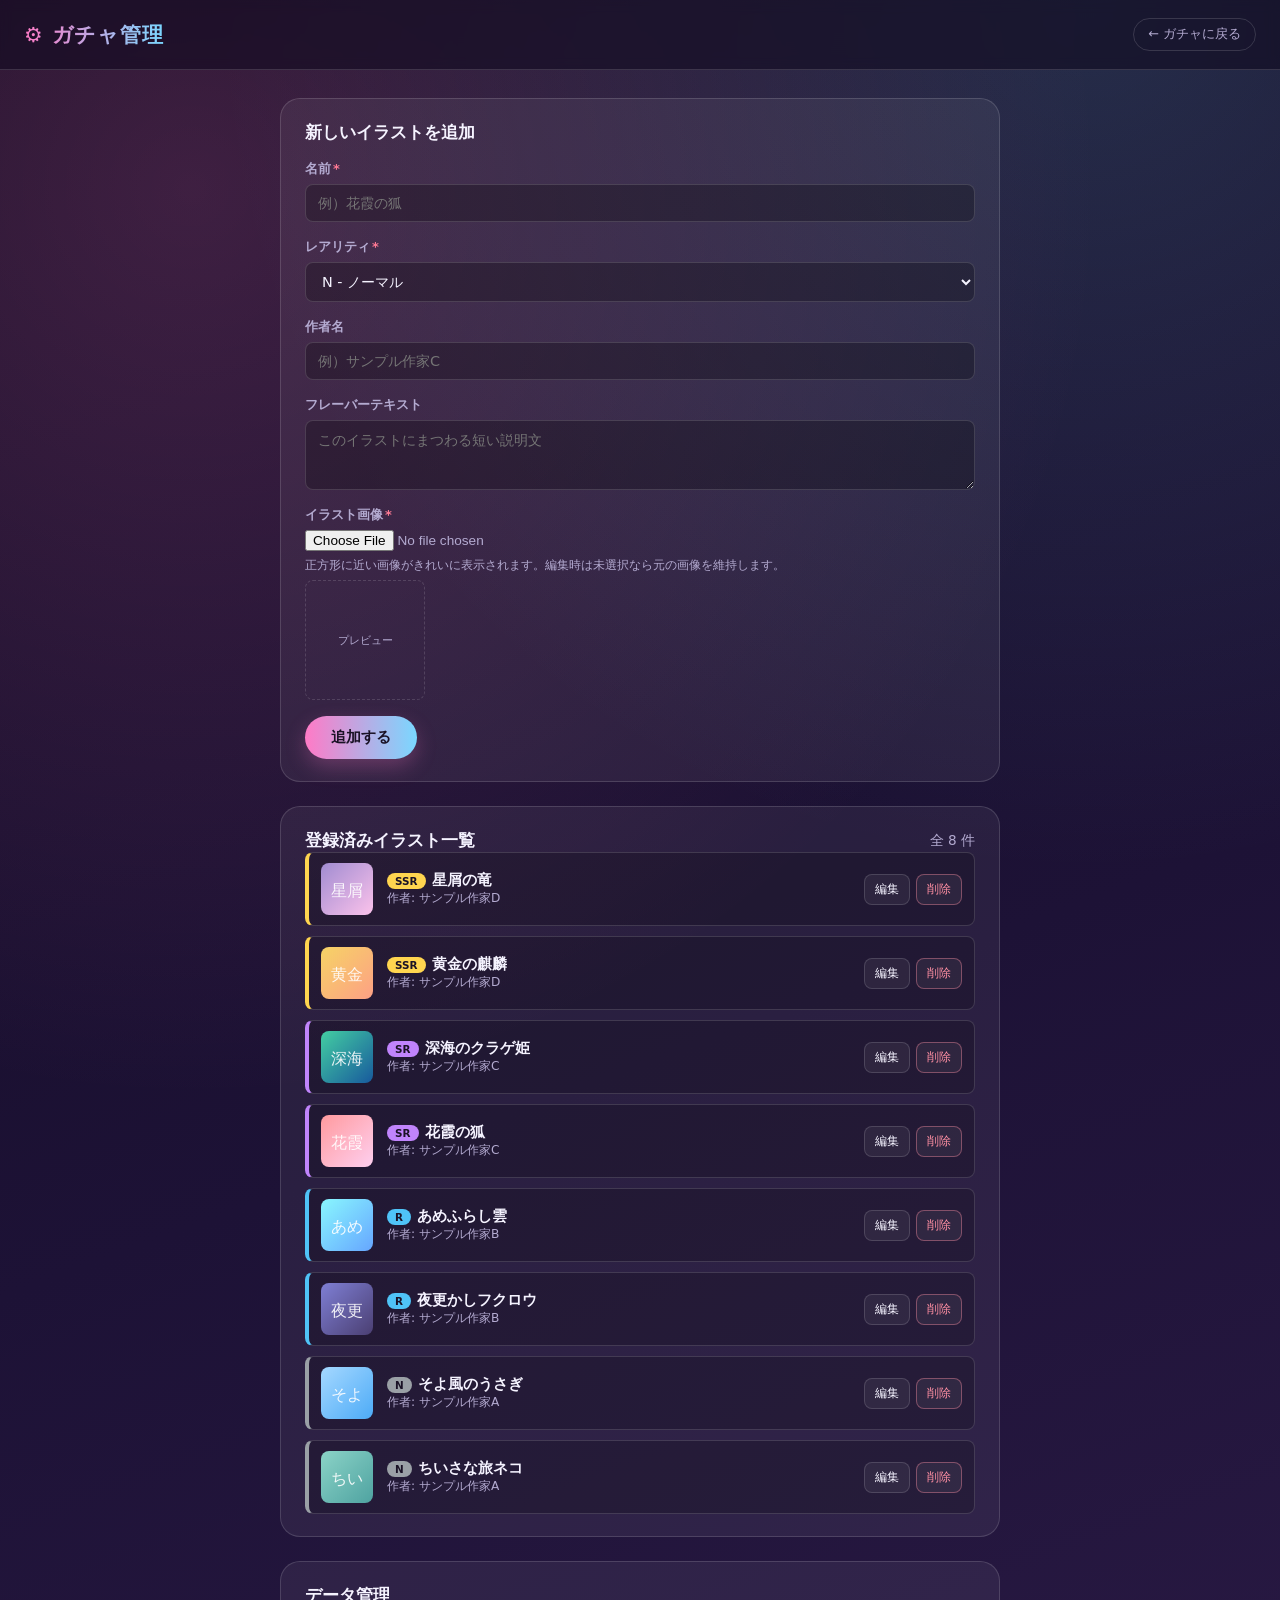
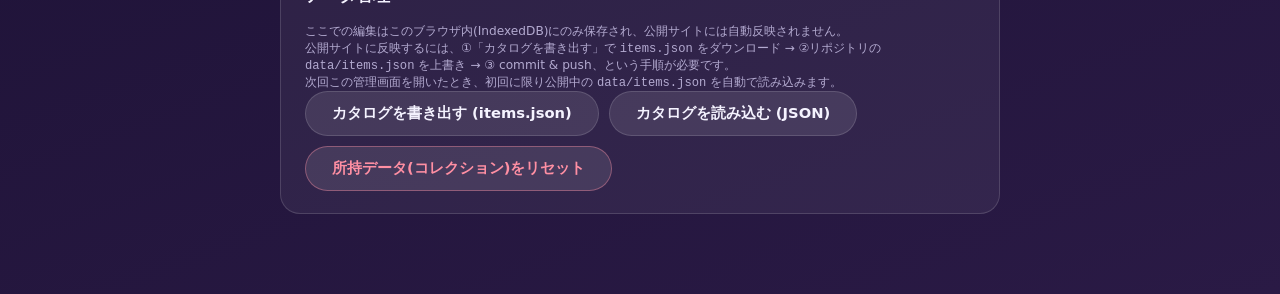
==== admin.html @ 6a805862 "initial commit" ====
<!DOCTYPE html>
<html lang="ja">
<head>
<meta charset="UTF-8">
<meta name="viewport" content="width=device-width, initial-scale=1.0">
<title>シールガチャ - 管理画面</title>
<link rel="stylesheet" href="css/style.css">
<link rel="stylesheet" href="css/admin.css">
</head>
<body>

<header class="app-header">
  <h1 class="app-title">⚙ ガチャ管理</h1>
  <nav class="app-nav">
    <a class="nav-admin-link" href="index.html">← ガチャに戻る</a>
  </nav>
</header>

<main class="admin-main">

  <section class="admin-panel">
    <h2 class="admin-heading" id="formHeading">新しいイラストを追加</h2>
    <form id="itemForm" class="item-form">
      <input type="hidden" id="itemId">

      <div class="form-row">
        <label for="fieldName">名前<span class="req">*</span></label>
        <input type="text" id="fieldName" maxlength="40" required placeholder="例）花霞の狐">
      </div>

      <div class="form-row">
        <label for="fieldRarity">レアリティ<span class="req">*</span></label>
        <select id="fieldRarity" required></select>
      </div>

      <div class="form-row">
        <label for="fieldAuthor">作者名</label>
        <input type="text" id="fieldAuthor" maxlength="40" placeholder="例）サンプル作家C">
      </div>

      <div class="form-row">
        <label for="fieldFlavor">フレーバーテキスト</label>
        <textarea id="fieldFlavor" rows="3" maxlength="200" placeholder="このイラストにまつわる短い説明文"></textarea>
      </div>

      <div class="form-row">
        <label for="fieldImage">イラスト画像<span class="req">*</span></label>
        <input type="file" id="fieldImage" accept="image/*">
        <p class="field-hint">正方形に近い画像がきれいに表示されます。編集時は未選択なら元の画像を維持します。</p>
        <div class="image-preview" id="imagePreview"></div>
      </div>

      <div class="form-actions">
        <button type="submit" class="btn" id="submitBtn">追加する</button>
        <button type="button" class="btn secondary hidden" id="cancelEditBtn">編集をキャンセル</button>
      </div>
    </form>
  </section>

  <section class="admin-panel">
    <div class="admin-panel-header">
      <h2 class="admin-heading">登録済みイラスト一覧</h2>
      <span class="item-count" id="itemCount"></span>
    </div>
    <div class="item-list" id="itemList"></div>
  </section>

  <section class="admin-panel">
    <h2 class="admin-heading">データ管理</h2>
    <p class="field-hint">
      ここでの編集はこのブラウザ内(IndexedDB)にのみ保存され、公開サイトには自動反映されません。<br>
      公開サイトに反映するには、①「カタログを書き出す」で <code>items.json</code> をダウンロード →
      ②リポジトリの <code>data/items.json</code> を上書き → ③ commit &amp; push、という手順が必要です。<br>
      次回この管理画面を開いたとき、初回に限り公開中の <code>data/items.json</code> を自動で読み込みます。
    </p>
    <div class="data-actions">
      <button class="btn secondary" id="exportBtn">カタログを書き出す (items.json)</button>
      <label class="btn secondary file-btn">
        カタログを読み込む (JSON)
        <input type="file" id="importInput" accept="application/json" hidden>
      </label>
      <button class="btn secondary danger" id="resetCollectionBtn">所持データ(コレクション)をリセット</button>
    </div>
  </section>

</main>

<script src="js/db.js"></script>
<script src="js/rarity.js"></script>
<script src="js/catalog.js"></script>
<script src="js/seedData.js"></script>
<script src="js/admin.js"></script>
</body>
</html>
---- css/style.css ----
:root {
  --bg-0: #120a20;
  --bg-1: #1d1236;
  --bg-2: #2a1a45;
  --panel: rgba(255, 255, 255, 0.06);
  --panel-strong: rgba(255, 255, 255, 0.1);
  --border: rgba(255, 255, 255, 0.14);
  --text: #f5f3ff;
  --text-dim: #b3aad0;
  --accent: #ff7ac6;
  --accent-2: #7ad7ff;

  --rarity-N: #9aa0a6;
  --rarity-R: #4fc3f7;
  --rarity-SR: #c084fc;
  --rarity-SSR: #ffd54f;

  --radius-lg: 20px;
  --radius-md: 14px;
  --radius-sm: 8px;
}

* {
  box-sizing: border-box;
}

html, body {
  margin: 0;
  padding: 0;
  min-height: 100vh;
}

body {
  font-family: 'Yu Gothic', 'Hiragino Sans', 'Segoe UI', system-ui, sans-serif;
  color: var(--text);
  background:
    radial-gradient(circle at 15% 10%, rgba(255, 122, 198, 0.18), transparent 45%),
    radial-gradient(circle at 85% 0%, rgba(122, 215, 255, 0.16), transparent 40%),
    linear-gradient(160deg, var(--bg-0), var(--bg-1) 55%, var(--bg-2));
  min-height: 100vh;
}

a {
  color: inherit;
}

button {
  font-family: inherit;
  cursor: pointer;
}

/* ---------- Header / Nav ---------- */

.app-header {
  display: flex;
  align-items: center;
  justify-content: space-between;
  padding: 18px 24px;
  border-bottom: 1px solid var(--border);
  backdrop-filter: blur(6px);
  position: sticky;
  top: 0;
  z-index: 30;
  background: rgba(18, 10, 32, 0.6);
}

.app-title {
  font-size: 1.3rem;
  font-weight: 800;
  letter-spacing: 0.04em;
  margin: 0;
  background: linear-gradient(90deg, var(--accent), var(--accent-2));
  -webkit-background-clip: text;
  background-clip: text;
  color: transparent;
}

.app-nav {
  display: flex;
  gap: 8px;
  align-items: center;
}

.nav-tab {
  border: 1px solid var(--border);
  background: var(--panel);
  color: var(--text-dim);
  padding: 8px 18px;
  border-radius: 999px;
  font-weight: 600;
  font-size: 0.9rem;
  transition: 0.15s ease;
}

.nav-tab:hover {
  color: var(--text);
  border-color: var(--accent-2);
}

.nav-tab.active {
  color: #201030;
  background: linear-gradient(90deg, var(--accent), var(--accent-2));
  border-color: transparent;
}

.nav-admin-link {
  font-size: 0.8rem;
  color: var(--text-dim);
  text-decoration: none;
  border: 1px solid var(--border);
  border-radius: 999px;
  padding: 7px 14px;
  white-space: nowrap;
}

.nav-admin-link:hover {
  color: var(--text);
  border-color: var(--accent-2);
}

main {
  max-width: 1080px;
  margin: 0 auto;
  padding: 28px 20px 80px;
}

.view {
  display: none;
}

.view.active {
  display: block;
  animation: view-fade-in 0.25s ease;
}

@keyframes view-fade-in {
  from { opacity: 0; transform: translateY(6px); }
  to { opacity: 1; transform: translateY(0); }
}

/* ---------- Gacha stage ---------- */

.gacha-stage {
  position: relative;
  min-height: 420px;
  display: flex;
  align-items: center;
  justify-content: center;
  perspective: 1400px;
}

.gacha-hint {
  text-align: center;
  color: var(--text-dim);
  margin-bottom: 18px;
  font-size: 0.9rem;
}

/* Pack */

.pack {
  position: relative;
  width: 220px;
  height: 300px;
  cursor: pointer;
  transform-style: preserve-3d;
  animation: pack-idle 2.6s ease-in-out infinite;
}

.pack.hidden {
  display: none;
}

@keyframes pack-idle {
  0%, 100% { transform: rotate(-2deg) translateY(0); }
  50% { transform: rotate(2deg) translateY(-6px); }
}

.pack-content {
  position: absolute;
  inset: 0;
  z-index: 2;
  pointer-events: none;
  transition: opacity 0.2s ease;
}

.pack.tearing .pack-content {
  opacity: 0;
}

.pack-half {
  position: absolute;
  top: 0;
  left: 0;
  width: 100%;
  height: 100%;
  border-radius: var(--radius-lg);
  background:
    repeating-linear-gradient(135deg, rgba(255,255,255,0.06) 0 10px, rgba(255,255,255,0.02) 10px 20px),
    linear-gradient(160deg, #ff7ac6, #a06bff 55%, #7ad7ff);
  box-shadow: 0 18px 40px rgba(0, 0, 0, 0.45);
  overflow: hidden;
  transition: transform 0.55s cubic-bezier(0.65, -0.15, 0.3, 1.4), opacity 0.5s ease;
}

.pack-half.pack-left {
  clip-path: polygon(0 0, 55% 0, 45% 100%, 0 100%);
}

.pack-half.pack-right {
  clip-path: polygon(55% 0, 100% 0, 100% 100%, 45% 100%);
}

.pack-star {
  position: absolute;
  inset: 0;
  display: flex;
  align-items: center;
  justify-content: center;
  font-size: 2.6rem;
  filter: drop-shadow(0 2px 6px rgba(0,0,0,0.35));
}

.pack-label {
  position: absolute;
  bottom: 20px;
  left: 0;
  right: 0;
  text-align: center;
  font-size: 0.72rem;
  letter-spacing: 0.18em;
  color: rgba(255,255,255,0.85);
  font-weight: 700;
}

.pack-shine {
  position: absolute;
  inset: -40%;
  background: linear-gradient(115deg, transparent 40%, rgba(255,255,255,0.55) 50%, transparent 60%);
  background-size: 220% 220%;
  animation: pack-shine-sweep 2.4s linear infinite;
  pointer-events: none;
}

@keyframes pack-shine-sweep {
  0% { background-position: 200% 0; }
  100% { background-position: -50% 0; }
}

.pack.tearing .pack-left {
  transform: translate(-140px, -40px) rotate(-45deg);
  opacity: 0;
}

.pack.tearing .pack-right {
  transform: translate(140px, -40px) rotate(45deg);
  opacity: 0;
}

/* Burst flash */

.burst {
  position: absolute;
  width: 40px;
  height: 40px;
  border-radius: 50%;
  background: radial-gradient(circle, #fff 0%, var(--accent-2) 35%, transparent 70%);
  opacity: 0;
  pointer-events: none;
}

.burst.play {
  animation: burst-pop 0.6s ease-out forwards;
}

@keyframes burst-pop {
  0% { opacity: 0.9; transform: scale(0.2); }
  100% { opacity: 0; transform: scale(9); }
}

/* Cards area */

.cards-area {
  position: absolute;
  inset: 0;
  display: flex;
  flex-wrap: wrap;
  align-content: center;
  justify-content: center;
  gap: 18px;
  padding: 10px;
}

.cards-area.hidden {
  display: none;
}

/* Seal card */

.seal-card {
  width: 150px;
  height: 210px;
  perspective: 1000px;
  opacity: 0;
  transform: scale(0.3);
  transition: transform 0.55s cubic-bezier(0.2, 0.9, 0.3, 1.3), opacity 0.35s ease;
}

.cards-area.single .seal-card {
  width: 220px;
  height: 308px;
}

.seal-card.enter {
  opacity: 1;
  transform: scale(1);
}

.seal-card-inner {
  position: relative;
  width: 100%;
  height: 100%;
  transform-style: preserve-3d;
  transition: transform 0.6s cubic-bezier(0.4, 0.2, 0.2, 1);
  cursor: pointer;
}

.seal-card.flipped .seal-card-inner {
  transform: rotateY(180deg);
}

.seal-card-face {
  position: absolute;
  inset: 0;
  border-radius: var(--radius-md);
  backface-visibility: hidden;
  overflow: hidden;
  display: flex;
  flex-direction: column;
  box-shadow: 0 10px 26px rgba(0, 0, 0, 0.4);
}

.seal-card-back {
  background:
    repeating-linear-gradient(45deg, rgba(255,255,255,0.08) 0 8px, rgba(255,255,255,0.02) 8px 16px),
    linear-gradient(160deg, #3a2a63, #1b1030);
  display: flex;
  align-items: center;
  justify-content: center;
  border: 1px solid var(--border);
}

.seal-card-back::after {
  content: '?';
  font-size: 2.4rem;
  color: rgba(255,255,255,0.35);
  font-weight: 800;
}

.seal-card-front {
  transform: rotateY(180deg);
  border: 2px solid var(--rc, var(--rarity-N));
  background: linear-gradient(180deg, #241839, #150c26);
}

.seal-card-image {
  flex: 1;
  background-size: cover;
  background-position: center;
  position: relative;
}

.seal-card-badge {
  position: absolute;
  top: 8px;
  left: 8px;
  font-size: 0.65rem;
  font-weight: 800;
  padding: 3px 8px;
  border-radius: 999px;
  background: var(--rc, var(--rarity-N));
  color: #1a1226;
  letter-spacing: 0.05em;
  z-index: 2;
}

.seal-card-new {
  position: absolute;
  top: 8px;
  right: 8px;
  font-size: 0.6rem;
  font-weight: 800;
  padding: 3px 7px;
  border-radius: 999px;
  background: #ff5470;
  color: #fff;
  z-index: 2;
  animation: new-pop 0.6s ease;
}

@keyframes new-pop {
  0% { transform: scale(0); }
  70% { transform: scale(1.25); }
  100% { transform: scale(1); }
}

.seal-card-name {
  font-size: 0.78rem;
  font-weight: 700;
  padding: 8px 8px 10px;
  text-align: center;
  color: var(--text);
  background: rgba(0,0,0,0.25);
}

/* rarity glow on the card frame while revealed */
.seal-card.revealed .seal-card-front {
  animation: rarity-frame-pulse 1.4s ease-out 1;
}

@keyframes rarity-frame-pulse {
  0% { box-shadow: 0 0 0 rgba(255,255,255,0); }
  35% { box-shadow: 0 0 34px 6px var(--rc, var(--rarity-N)); }
  100% { box-shadow: 0 10px 26px rgba(0,0,0,0.4); }
}

/* shine sweep, used for R and up */
.seal-card-shine {
  position: absolute;
  inset: 0;
  background: linear-gradient(115deg, transparent 35%, rgba(255,255,255,0.65) 50%, transparent 65%);
  background-size: 250% 250%;
  background-position: 200% 0;
  opacity: 0;
  pointer-events: none;
}

.seal-card.revealed.fx-soft .seal-card-shine,
.seal-card.revealed.fx-strong .seal-card-shine,
.seal-card.revealed.fx-holo .seal-card-shine {
  opacity: 1;
  animation: shine-sweep 1.1s ease-out 1;
}

@keyframes shine-sweep {
  0% { background-position: 200% 0; }
  100% { background-position: -50% 0; }
}

/* holo effect for SSR: animated rainbow sheen + sparkles */
.seal-card.revealed.fx-holo .seal-card-image::before {
  content: '';
  position: absolute;
  inset: 0;
  background: linear-gradient(120deg, #ff9ad5, #ffe29a, #9affe0, #9ac6ff, #d59aff);
  mix-blend-mode: overlay;
  opacity: 0.55;
  background-size: 400% 400%;
  animation: holo-shift 3.2s ease-in-out infinite;
}

@keyframes holo-shift {
  0% { background-position: 0% 50%; }
  50% { background-position: 100% 50%; }
  100% { background-position: 0% 50%; }
}

.seal-card.revealed.fx-holo::after {
  content: '✦';
  position: absolute;
  top: -6px;
  right: -6px;
  font-size: 1.1rem;
  color: var(--rarity-SSR);
  animation: sparkle-spin 2.4s linear infinite;
}

@keyframes sparkle-spin {
  0% { transform: rotate(0deg) scale(1); opacity: 0.6; }
  50% { transform: rotate(180deg) scale(1.3); opacity: 1; }
  100% { transform: rotate(360deg) scale(1); opacity: 0.6; }
}

/* ---------- Controls ---------- */

.gacha-controls {
  display: flex;
  gap: 12px;
  justify-content: center;
  margin-top: 28px;
  flex-wrap: wrap;
}

.btn {
  border: none;
  border-radius: 999px;
  padding: 12px 26px;
  font-weight: 700;
  font-size: 0.92rem;
  color: #1a1226;
  background: linear-gradient(90deg, var(--accent), var(--accent-2));
  box-shadow: 0 8px 20px rgba(255, 122, 198, 0.25);
  transition: transform 0.15s ease, opacity 0.15s ease;
}

.btn:hover {
  transform: translateY(-2px);
}

.btn:disabled {
  opacity: 0.45;
  cursor: not-allowed;
  transform: none;
}

.btn.secondary {
  background: var(--panel-strong);
  color: var(--text);
  border: 1px solid var(--border);
  box-shadow: none;
}

.btn.hidden {
  display: none;
}

/* ---------- Collection ---------- */

.collection-header {
  display: flex;
  align-items: center;
  justify-content: space-between;
  flex-wrap: wrap;
  gap: 14px;
  margin-bottom: 22px;
}

.collection-stats {
  color: var(--text-dim);
  font-size: 0.9rem;
}

.collection-stats strong {
  color: var(--text);
  font-size: 1.05rem;
}

.collection-filters {
  display: flex;
  gap: 6px;
  flex-wrap: wrap;
}

.filter-btn {
  border: 1px solid var(--border);
  background: var(--panel);
  color: var(--text-dim);
  padding: 6px 14px;
  border-radius: 999px;
  font-size: 0.78rem;
  font-weight: 700;
}

.filter-btn.active {
  color: #1a1226;
  background: linear-gradient(90deg, var(--accent), var(--accent-2));
  border-color: transparent;
}

.collection-grid {
  display: grid;
  grid-template-columns: repeat(auto-fill, minmax(130px, 1fr));
  gap: 14px;
}

.sticker-cell {
  border-radius: var(--radius-md);
  border: 2px solid var(--border);
  aspect-ratio: 3 / 4;
  overflow: hidden;
  position: relative;
  cursor: pointer;
  background: var(--panel);
  transition: transform 0.15s ease, border-color 0.15s ease;
}

.sticker-cell:hover {
  transform: translateY(-3px);
}

.sticker-cell.owned {
  border-color: var(--rc, var(--rarity-N));
}

.sticker-cell .cell-image {
  position: absolute;
  inset: 0;
  background-size: cover;
  background-position: center;
}

.sticker-cell.locked .cell-image {
  filter: brightness(0) saturate(0);
  opacity: 0.5;
}

.sticker-cell.locked::after {
  content: '？';
  position: absolute;
  inset: 0;
  display: flex;
  align-items: center;
  justify-content: center;
  font-size: 1.6rem;
  color: rgba(255,255,255,0.3);
  font-weight: 800;
}

.cell-badge {
  position: absolute;
  top: 6px;
  left: 6px;
  font-size: 0.6rem;
  font-weight: 800;
  padding: 2px 7px;
  border-radius: 999px;
  background: var(--rc, var(--rarity-N));
  color: #1a1226;
  z-index: 2;
}

.cell-count {
  position: absolute;
  bottom: 6px;
  right: 6px;
  font-size: 0.68rem;
  font-weight: 700;
  padding: 2px 7px;
  border-radius: 999px;
  background: rgba(0,0,0,0.55);
  z-index: 2;
}

.cell-name {
  position: absolute;
  bottom: 0;
  left: 0;
  right: 0;
  font-size: 0.68rem;
  padding: 5px 6px;
  text-align: center;
  background: rgba(0,0,0,0.5);
  z-index: 2;
}

/* ---------- Modal ---------- */

.modal-overlay {
  position: fixed;
  inset: 0;
  background: rgba(8, 4, 16, 0.72);
  display: flex;
  align-items: center;
  justify-content: center;
  z-index: 100;
  padding: 20px;
}

.modal-overlay.hidden {
  display: none;
}

.modal-card {
  width: 100%;
  max-width: 340px;
  background: linear-gradient(180deg, #241839, #150c26);
  border: 2px solid var(--rc, var(--rarity-N));
  border-radius: var(--radius-lg);
  overflow: hidden;
  position: relative;
  box-shadow: 0 20px 60px rgba(0,0,0,0.5);
}

.modal-close {
  position: absolute;
  top: 10px;
  right: 10px;
  border: none;
  background: rgba(0,0,0,0.4);
  color: #fff;
  width: 30px;
  height: 30px;
  border-radius: 50%;
  font-size: 1rem;
  z-index: 3;
}

.modal-image {
  width: 100%;
  aspect-ratio: 1 / 1;
  background-size: cover;
  background-position: center;
}

.modal-body {
  padding: 16px 18px 22px;
}

.modal-rarity-badge {
  display: inline-block;
  font-size: 0.7rem;
  font-weight: 800;
  padding: 3px 10px;
  border-radius: 999px;
  background: var(--rc, var(--rarity-N));
  color: #1a1226;
  margin-bottom: 8px;
}

.modal-name {
  margin: 0 0 4px;
  font-size: 1.2rem;
}

.modal-author {
  color: var(--text-dim);
  font-size: 0.82rem;
  margin: 0 0 12px;
}

.modal-flavor {
  font-size: 0.86rem;
  line-height: 1.6;
  color: var(--text);
  border-top: 1px solid var(--border);
  padding-top: 12px;
}

.modal-owned-count {
  margin-top: 12px;
  font-size: 0.78rem;
  color: var(--text-dim);
}

.empty-state {
  text-align: center;
  color: var(--text-dim);
  padding: 40px 0;
  font-size: 0.9rem;
}

@media (max-width: 480px) {
  .pack { width: 180px; height: 250px; }
  .cards-area.single .seal-card { width: 180px; height: 252px; }
  .app-header { padding: 14px 16px; }
  .app-title { font-size: 1.1rem; }
}
---- css/admin.css ----
.admin-main {
  max-width: 760px;
  margin: 0 auto;
  padding: 28px 20px 80px;
  display: flex;
  flex-direction: column;
  gap: 24px;
}

.admin-panel {
  background: var(--panel);
  border: 1px solid var(--border);
  border-radius: var(--radius-lg);
  padding: 22px 24px;
}

.admin-panel-header {
  display: flex;
  align-items: center;
  justify-content: space-between;
}

.admin-heading {
  margin: 0 0 16px;
  font-size: 1.05rem;
}

.admin-panel-header .admin-heading {
  margin-bottom: 0;
}

.item-count {
  color: var(--text-dim);
  font-size: 0.85rem;
}

.item-form {
  display: flex;
  flex-direction: column;
  gap: 16px;
}

.form-row {
  display: flex;
  flex-direction: column;
  gap: 6px;
}

.form-row label {
  font-size: 0.82rem;
  font-weight: 700;
  color: var(--text-dim);
}

.req {
  color: #ff7a95;
  margin-left: 2px;
}

.form-row input[type="text"],
.form-row select,
.form-row textarea {
  background: rgba(0,0,0,0.25);
  border: 1px solid var(--border);
  border-radius: var(--radius-sm);
  padding: 10px 12px;
  color: var(--text);
  font-size: 0.9rem;
  font-family: inherit;
  resize: vertical;
}

.form-row input[type="text"]:focus,
.form-row select:focus,
.form-row textarea:focus {
  outline: none;
  border-color: var(--accent-2);
}

.form-row input[type="file"] {
  color: var(--text-dim);
  font-size: 0.85rem;
}

.field-hint {
  color: var(--text-dim);
  font-size: 0.76rem;
  margin: 0;
}

.image-preview {
  width: 120px;
  height: 120px;
  border-radius: var(--radius-sm);
  border: 1px dashed var(--border);
  background-size: cover;
  background-position: center;
  display: flex;
  align-items: center;
  justify-content: center;
  color: var(--text-dim);
  font-size: 0.7rem;
  text-align: center;
}

.form-actions {
  display: flex;
  gap: 10px;
}

.item-list {
  display: flex;
  flex-direction: column;
  gap: 10px;
}

.item-row {
  display: flex;
  align-items: center;
  gap: 14px;
  background: rgba(0,0,0,0.2);
  border: 1px solid var(--border);
  border-left: 4px solid var(--rc, var(--rarity-N));
  border-radius: var(--radius-sm);
  padding: 10px 12px;
}

.item-row-thumb {
  width: 52px;
  height: 52px;
  border-radius: 8px;
  background-size: cover;
  background-position: center;
  flex-shrink: 0;
}

.item-row-info {
  flex: 1;
  min-width: 0;
}

.item-row-name {
  font-weight: 700;
  font-size: 0.92rem;
  white-space: nowrap;
  overflow: hidden;
  text-overflow: ellipsis;
}

.item-row-meta {
  font-size: 0.76rem;
  color: var(--text-dim);
  white-space: nowrap;
  overflow: hidden;
  text-overflow: ellipsis;
}

.item-row-badge {
  font-size: 0.65rem;
  font-weight: 800;
  padding: 2px 8px;
  border-radius: 999px;
  background: var(--rc, var(--rarity-N));
  color: #1a1226;
  margin-right: 6px;
}

.item-row-actions {
  display: flex;
  gap: 6px;
  flex-shrink: 0;
}

.icon-btn {
  border: 1px solid var(--border);
  background: rgba(255,255,255,0.06);
  color: var(--text);
  border-radius: 8px;
  padding: 6px 10px;
  font-size: 0.78rem;
}

.icon-btn.danger {
  color: #ff8fa3;
  border-color: rgba(255, 143, 163, 0.4);
}

.data-actions {
  display: flex;
  gap: 10px;
  flex-wrap: wrap;
}

.file-btn {
  display: inline-flex;
  align-items: center;
}

.btn.danger {
  color: #ff8fa3;
  border-color: rgba(255, 143, 163, 0.4);
}
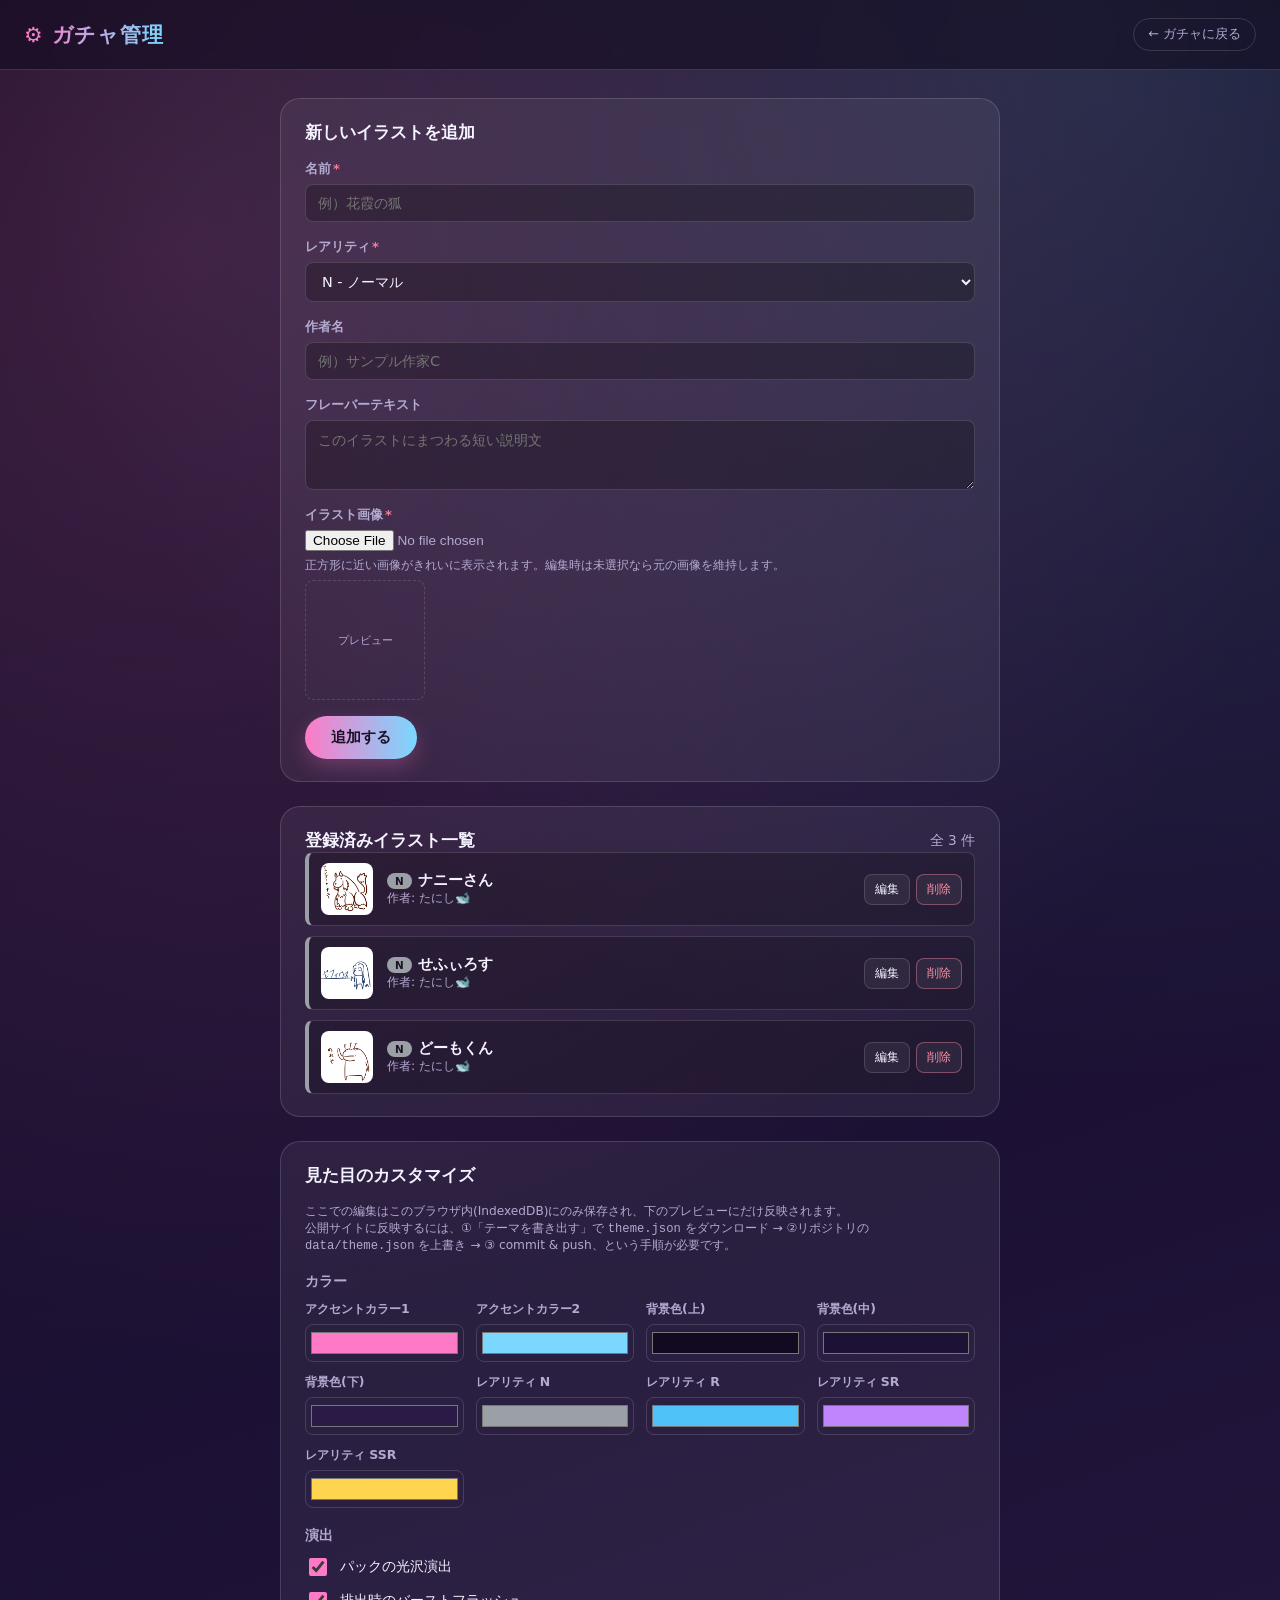
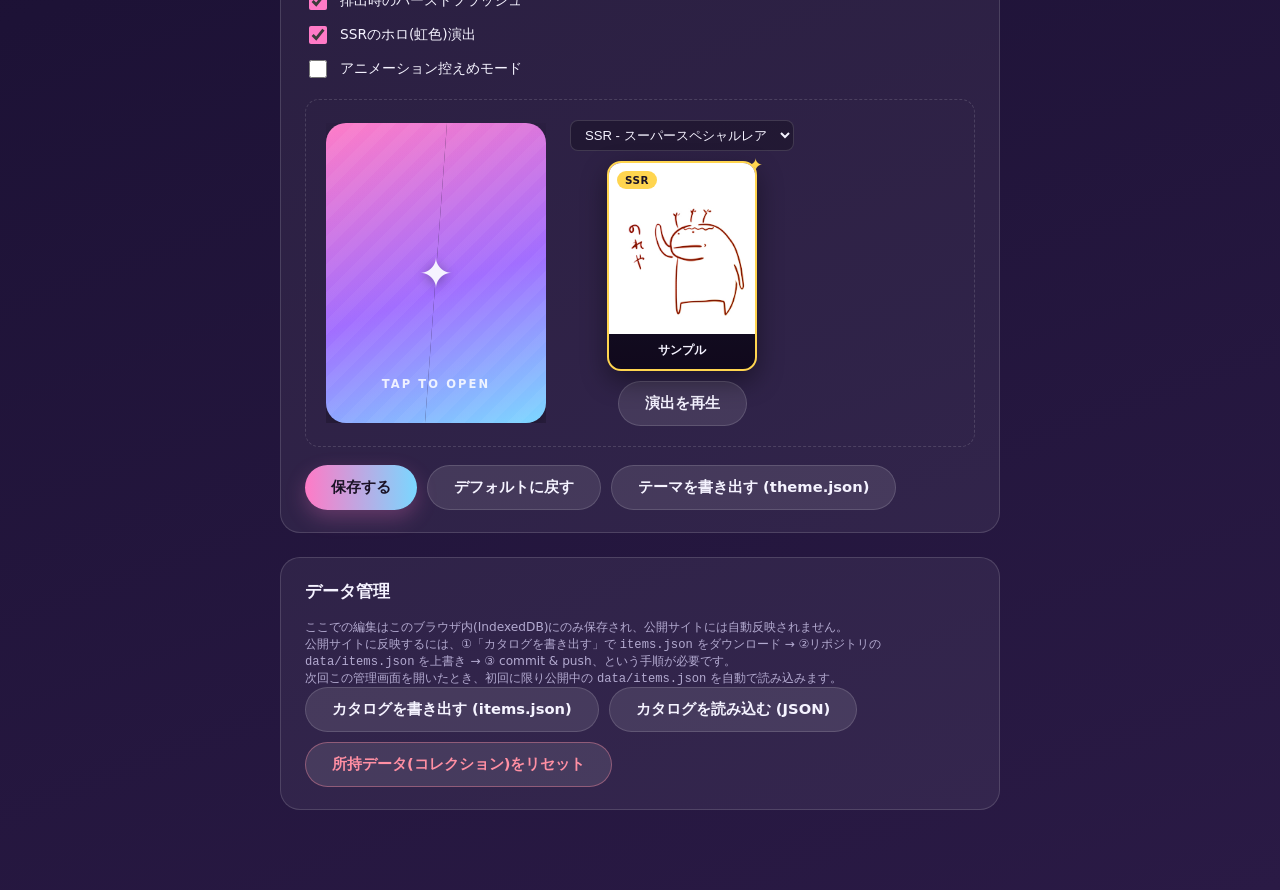
==== commit cace7c6a: "fix" ====
--- a/admin.html
+++ b/admin.html
@@ -66,6 +66,69 @@
   </section>
 
   <section class="admin-panel">
+    <h2 class="admin-heading">見た目のカスタマイズ</h2>
+    <p class="field-hint">
+      ここでの編集はこのブラウザ内(IndexedDB)にのみ保存され、下のプレビューにだけ反映されます。<br>
+      公開サイトに反映するには、①「テーマを書き出す」で <code>theme.json</code> をダウンロード →
+      ②リポジトリの <code>data/theme.json</code> を上書き → ③ commit &amp; push、という手順が必要です。
+    </p>
+
+    <h3 class="theme-subheading">カラー</h3>
+    <div class="theme-color-grid">
+      <label class="theme-color-row">アクセントカラー1<input type="color" id="themeAccent"></label>
+      <label class="theme-color-row">アクセントカラー2<input type="color" id="themeAccent2"></label>
+      <label class="theme-color-row">背景色(上)<input type="color" id="themeBg0"></label>
+      <label class="theme-color-row">背景色(中)<input type="color" id="themeBg1"></label>
+      <label class="theme-color-row">背景色(下)<input type="color" id="themeBg2"></label>
+      <label class="theme-color-row">レアリティ N<input type="color" id="themeRarityN"></label>
+      <label class="theme-color-row">レアリティ R<input type="color" id="themeRarityR"></label>
+      <label class="theme-color-row">レアリティ SR<input type="color" id="themeRaritySR"></label>
+      <label class="theme-color-row">レアリティ SSR<input type="color" id="themeRaritySSR"></label>
+    </div>
+
+    <h3 class="theme-subheading">演出</h3>
+    <div class="theme-toggle-list">
+      <label class="theme-toggle-row"><input type="checkbox" id="themeFxPackShine">パックの光沢演出</label>
+      <label class="theme-toggle-row"><input type="checkbox" id="themeFxBurst">排出時のバーストフラッシュ</label>
+      <label class="theme-toggle-row"><input type="checkbox" id="themeFxHolo">SSRのホロ(虹色)演出</label>
+      <label class="theme-toggle-row"><input type="checkbox" id="themeFxReducedMotion">アニメーション控えめモード</label>
+    </div>
+
+    <div class="theme-preview" id="themePreview">
+      <div class="pack" id="themePreviewPack">
+        <div class="pack-content">
+          <div class="pack-shine"></div>
+          <div class="pack-star">✦</div>
+          <p class="pack-label">TAP TO OPEN</p>
+        </div>
+        <div class="pack-half pack-left"></div>
+        <div class="pack-half pack-right"></div>
+      </div>
+      <div class="burst" id="themePreviewBurst"></div>
+      <div class="theme-preview-card-wrap">
+        <select id="themePreviewRarity" class="theme-preview-rarity-select"></select>
+        <div class="seal-card enter revealed flipped" id="themePreviewCard">
+          <div class="seal-card-inner">
+            <div class="seal-card-face seal-card-front">
+              <div class="seal-card-image" id="themePreviewImage">
+                <span class="seal-card-badge" id="themePreviewBadge">N</span>
+              </div>
+              <div class="seal-card-name">サンプル</div>
+            </div>
+          </div>
+        </div>
+        <button type="button" class="btn secondary" id="themePreviewPlayBtn">演出を再生</button>
+      </div>
+    </div>
+
+    <div class="form-actions theme-actions">
+      <button type="button" class="btn" id="themeSaveBtn">保存する</button>
+      <button type="button" class="btn secondary" id="themeResetBtn">デフォルトに戻す</button>
+      <button type="button" class="btn secondary" id="themeExportBtn">テーマを書き出す (theme.json)</button>
+    </div>
+  </section>
+
+  <section class="admin-panel">
     <h2 class="admin-heading">データ管理</h2>
     <p class="field-hint">
       ここでの編集はこのブラウザ内(IndexedDB)にのみ保存され、公開サイトには自動反映されません。<br>
@@ -87,6 +150,7 @@
 
 <script src="js/db.js"></script>
 <script src="js/rarity.js"></script>
+<script src="js/theme.js"></script>
 <script src="js/catalog.js"></script>
 <script src="js/seedData.js"></script>
 <script src="js/admin.js"></script>
--- a/css/style.css
+++ b/css/style.css
@@ -53,8 +53,10 @@
 
 .app-header {
   display: flex;
+  flex-wrap: wrap;
   align-items: center;
   justify-content: space-between;
+  gap: 10px;
   padding: 18px 24px;
   border-bottom: 1px solid var(--border);
   backdrop-filter: blur(6px);
@@ -69,6 +71,7 @@
   font-weight: 800;
   letter-spacing: 0.04em;
   margin: 0;
+  white-space: nowrap;
   background: linear-gradient(90deg, var(--accent), var(--accent-2));
   -webkit-background-clip: text;
   background-clip: text;
@@ -79,6 +82,7 @@
   display: flex;
   gap: 8px;
   align-items: center;
+  flex-wrap: wrap;
 }
 
 .nav-tab {
@@ -89,6 +93,7 @@
   border-radius: 999px;
   font-weight: 600;
   font-size: 0.9rem;
+  white-space: nowrap;
   transition: 0.15s ease;
 }
 
@@ -180,6 +185,8 @@
   position: absolute;
   inset: 0;
   z-index: 2;
+  overflow: hidden;
+  border-radius: var(--radius-lg);
   pointer-events: none;
   transition: opacity 0.2s ease;
 }
@@ -365,7 +372,9 @@
 
 .seal-card-image {
   flex: 1;
-  background-size: cover;
+  background-color: #fff;
+  background-size: 100% auto;
+  background-repeat: no-repeat;
   background-position: center;
   position: relative;
 }
@@ -479,6 +488,28 @@
   0% { transform: rotate(0deg) scale(1); opacity: 0.6; }
   50% { transform: rotate(180deg) scale(1.3); opacity: 1; }
   100% { transform: rotate(360deg) scale(1); opacity: 0.6; }
+}
+
+/* ---------- Effect toggles (admin "見た目のカスタマイズ") ---------- */
+
+body.fx-pack-shine-off .pack-shine {
+  display: none;
+}
+
+body.fx-burst-off .burst {
+  display: none;
+}
+
+body.fx-holo-off .seal-card.revealed.fx-holo .seal-card-image::before,
+body.fx-holo-off .seal-card.revealed.fx-holo::after {
+  display: none;
+}
+
+body.fx-reduced-motion,
+body.fx-reduced-motion * {
+  animation-duration: 0.001s !important;
+  animation-delay: 0s !important;
+  transition-duration: 0.001s !important;
 }
 
 /* ---------- Controls ---------- */
@@ -595,7 +626,9 @@
 .sticker-cell .cell-image {
   position: absolute;
   inset: 0;
-  background-size: cover;
+  background-color: #fff;
+  background-size: 100% auto;
+  background-repeat: no-repeat;
   background-position: center;
 }
 
@@ -698,7 +731,9 @@
 .modal-image {
   width: 100%;
   aspect-ratio: 1 / 1;
-  background-size: cover;
+  background-color: #fff;
+  background-size: 100% auto;
+  background-repeat: no-repeat;
   background-position: center;
 }
 
--- a/css/admin.css
+++ b/css/admin.css
@@ -93,7 +93,8 @@
   height: 120px;
   border-radius: var(--radius-sm);
   border: 1px dashed var(--border);
-  background-size: cover;
+  background-size: 100% auto;
+  background-repeat: no-repeat;
   background-position: center;
   display: flex;
   align-items: center;
@@ -101,6 +102,10 @@
   color: var(--text-dim);
   font-size: 0.7rem;
   text-align: center;
+}
+
+.image-preview.has-image {
+  background-color: #fff;
 }
 
 .form-actions {
@@ -129,7 +134,9 @@
   width: 52px;
   height: 52px;
   border-radius: 8px;
-  background-size: cover;
+  background-color: #fff;
+  background-size: 100% auto;
+  background-repeat: no-repeat;
   background-position: center;
   flex-shrink: 0;
 }
@@ -200,3 +207,92 @@
   color: #ff8fa3;
   border-color: rgba(255, 143, 163, 0.4);
 }
+
+.theme-subheading {
+  margin: 18px 0 10px;
+  font-size: 0.88rem;
+  color: var(--text-dim);
+}
+
+.theme-color-grid {
+  display: grid;
+  grid-template-columns: repeat(auto-fill, minmax(140px, 1fr));
+  gap: 12px;
+}
+
+.theme-color-row {
+  display: flex;
+  flex-direction: column;
+  gap: 6px;
+  font-size: 0.78rem;
+  font-weight: 700;
+  color: var(--text-dim);
+}
+
+.theme-color-row input[type="color"] {
+  width: 100%;
+  height: 38px;
+  border: 1px solid var(--border);
+  border-radius: var(--radius-sm);
+  background: none;
+  padding: 3px;
+  cursor: pointer;
+}
+
+.theme-toggle-list {
+  display: flex;
+  flex-direction: column;
+  gap: 10px;
+}
+
+.theme-toggle-row {
+  display: flex;
+  align-items: center;
+  gap: 10px;
+  font-size: 0.86rem;
+  cursor: pointer;
+}
+
+.theme-toggle-row input[type="checkbox"] {
+  width: 18px;
+  height: 18px;
+  accent-color: var(--accent);
+  cursor: pointer;
+}
+
+.theme-preview {
+  display: flex;
+  flex-wrap: wrap;
+  align-items: center;
+  gap: 24px;
+  margin-top: 18px;
+  padding: 20px;
+  border: 1px dashed var(--border);
+  border-radius: var(--radius-md);
+}
+
+.theme-preview .pack {
+  animation: none;
+  transform: none;
+}
+
+.theme-preview-card-wrap {
+  display: flex;
+  flex-direction: column;
+  align-items: center;
+  gap: 10px;
+}
+
+.theme-preview-rarity-select {
+  background: rgba(0,0,0,0.25);
+  border: 1px solid var(--border);
+  border-radius: var(--radius-sm);
+  padding: 6px 10px;
+  color: var(--text);
+  font-size: 0.82rem;
+}
+
+.theme-actions {
+  margin-top: 18px;
+  flex-wrap: wrap;
+}
